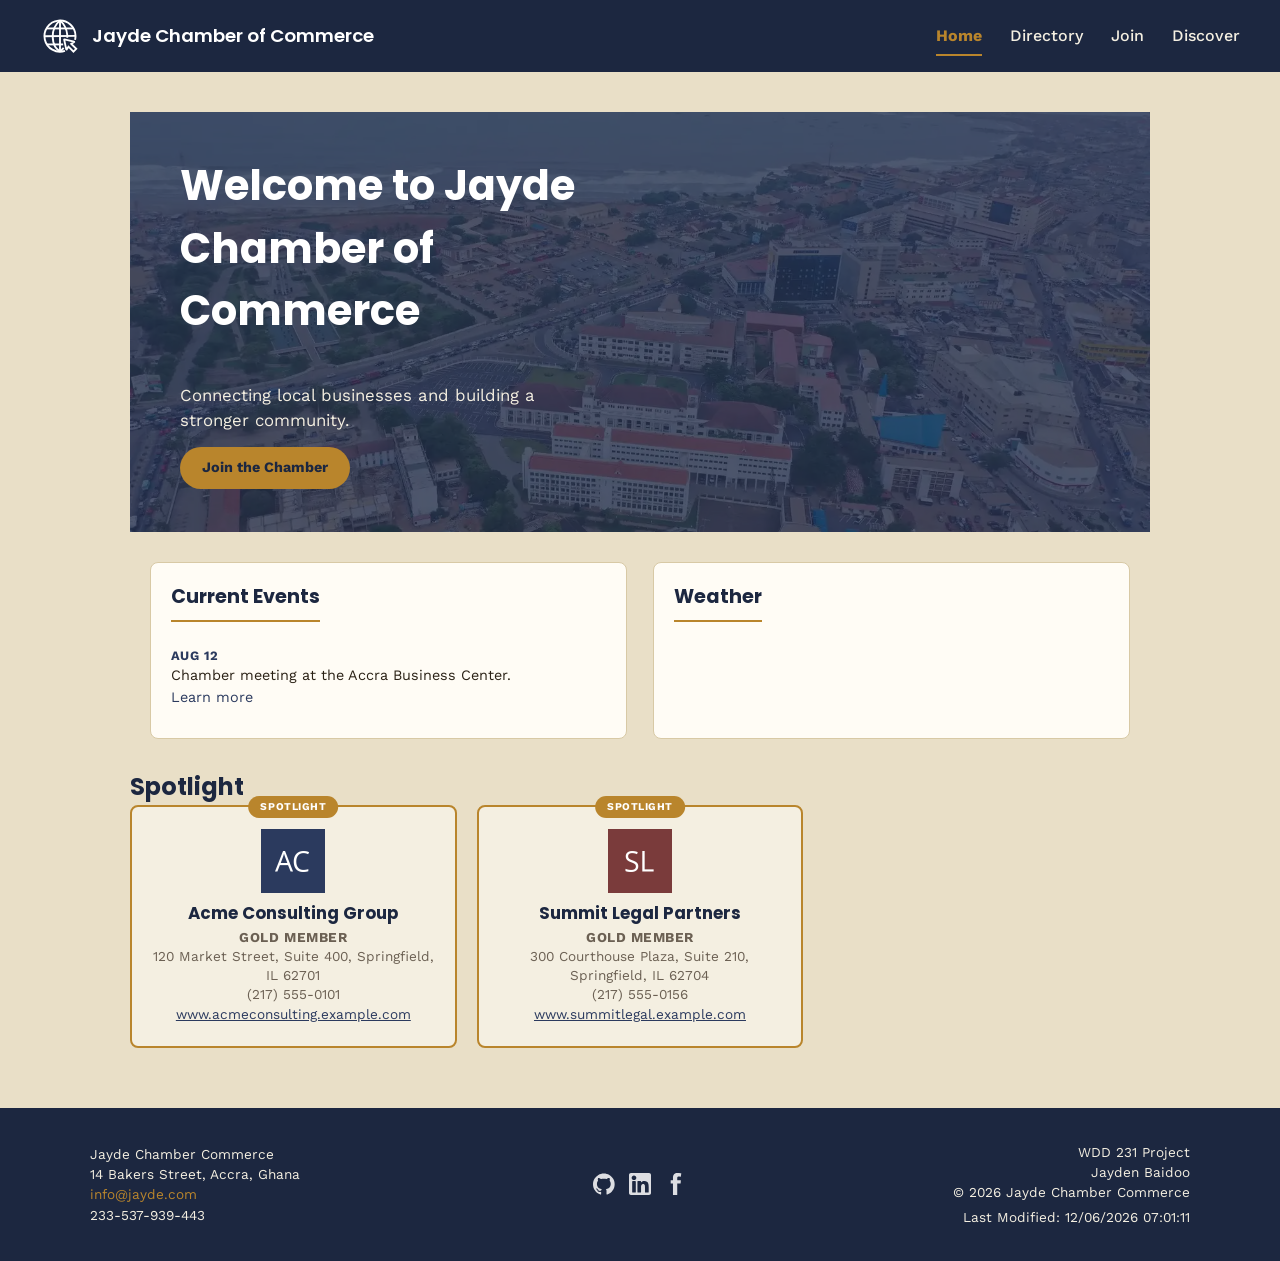
==== chamber/index.html @ b03b4577 "Week 3 Final_1" ====
<!DOCTYPE html>
<html lang="en">

<head>
    <meta charset="UTF-8">
    <meta name="viewport" content="width=device-width, initial-scale=1.0">
    <meta name="author" content="Jayden Baidoo">
    <meta name="description" content="View Jayde Chamber Commerce Site. WDD231 course project. Jayden Baidoo.">
    <title>Home | Jayde Chamber Commerce</title>

    <meta property="og:title" content="Directory | Jayde Chamber Commerce">
    <meta property="og:description" content="View Jayde Chamber Commerce Site. WDD231 course project. Jayden Baidoo.">
    <meta property="og:image" content="https://jayde2557.github.io/wdd231/chamber/images/site-logo.svg">
    <meta property="og:url" content="https://jayde2557.github.io/wdd231/chamber/directory">

    <link rel="icon" href="images/favicon.ico">
    <link rel="stylesheet" href="styles/normalize.css">
    <link rel="stylesheet" href="styles/small.css">
    <link rel="stylesheet" href="styles/large.css">

    <script type="module" src="scripts/spotlight.js" defer></script>
    <script src="scripts/weather.js" defer></script>
    <script src="scripts/date.js" defer></script>
    <script src="scripts/views.js" defer></script>

    <link rel="preconnect" href="https://fonts.googleapis.com">
    <link rel="preconnect" href="https://fonts.gstatic.com" crossorigin>
    <link
        href="https://fonts.googleapis.com/css2?family=Poppins:wght@600;700&family=Work+Sans:wght@400;500;600&display=swap"
        rel="stylesheet">

</head>

<body>
    <header>
        <img src="images/site-logo.svg" alt="Logo" width="40" height="40">
        <span class="site-name">Jayde Chamber of Commerce</span>
        <button id="menuButton" class="hamburger" aria-label="Toggle navigation menu"></button>
        <nav id="nav">
            <ul>
                <li><a href="#" class="current">Home</a></li>
                <li><a href="directory.html">Directory</a></li>
                <li><a href="#">Join</a></li>
                <li><a href="#">Discover</a></li>
            </ul>
        </nav>

    </header>


    <main>
        <section class="hero">
            <img src="images/hero.webp" alt="Dansoman City View">
            <div class="hero-content">
                <h1>Welcome to Jayde Chamber of Commerce</h1>
                <p>Connecting local businesses and building a stronger community.</p>
                <a href="join.html" class="cta-button">Join the Chamber</a>
            </div>
        </section>

        <div class="home-grid">
            <section class="current-events">
                <h2>Current Events</h2>
                <ul>
                    <li>
                        <span class="event-date">Aug 12</span>
                        Chamber meeting at the Accra Business Center. 
                        <br><a href="#">Learn more</a>
                    </li>
                </ul>
            </section>

            <section class="weather">
                <h2>Weather</h2>
                <div id="weather-container"></div>
            </section>
        </div>


        <section class="spotlight">
            <h2>Spotlight</h2>
            <div class="spotlight-container" id="spotlight-container"></div>

        </section>


    </main>

    <footer>
        <div class="footer-content">
            <div class="footer-left">
                <p>Jayde Chamber Commerce<br>
                    14 Bakers Street, Accra, Ghana<br>
                    <em>info@jayde.com</em><br>
                    233-537-939-443<br>
                </p>
            </div>


            <div class="social-links">
                <a href="#"><img src="images/github.svg" alt="GitHub"></a>
                <a href="#"><img src="images/linkedin.svg" alt="LinkedIn"></a>
                <a href="#"><img src="images/facebook.svg" alt="Facebook"></a>

            </div>

            <div class="footer-right">
                <p>WDD 231 Project<br>
                    Jayden Baidoo<br>
                    &copy; <span id="currentyear"></span> Jayde Chamber Commerce
                </p>
                <p><span id="lastmodified"></span></p>
            </div>
        </div>
    </footer>

</body>

</html>
---- chamber/styles/small.css ----
/* =================================================================
   Timbuktu Chamber of Commerce — small.css (mobile-first base)
   ================================================================= */

:root {
    /* ---- Color tokens, drawn from Timbuktu's history as a trade
       hub for indigo cloth, gold, salt, and manuscripts ---- */
    --indigo: #2b3a5e;
    /* deep indigo — Tuareg cloth, primary brand */
    --indigo-dark: #1c2740;
    /* darker indigo — header, footer */
    --ink: #2a2115;
    /* manuscript-ink brown-black — body text */
    --ink-soft: #6b6053;
    /* muted secondary text */
    --sand: #e9dfc7;
    /* parchment/sand — page background */
    --sand-light: #f4efe1;
    /* lighter sand — section backgrounds */
    --paper: #fffcf5;
    /* warm off-white — card surfaces */
    --line: #d8c9a5;
    /* sand-toned hairline borders */
    --gold: #b9852c;
    /* gold trade accent */
    --gold-bg: #f5e8cb;
    /* gold badge background */

    /* Membership tier colors */
    --tier-gold: #b9852c;
    --tier-gold-bg: #f7ecd2;
    --tier-silver: #5b6b7c;
    --tier-silver-bg: #e6eaee;
    --tier-member: #3f6f63;
    --tier-member-bg: #e3efe9;

    /* Type */
    --font-display: 'Poppins', -apple-system, "Segoe UI", Helvetica, Arial, sans-serif;
    --font-body: 'Work Sans', -apple-system, "Segoe UI", Helvetica, Arial, sans-serif;

    --radius: 8px;
}

/* ---- Reset ---- */
* {
    box-sizing: border-box;
}

body {
    margin: 0;
    background: var(--sand);
    color: var(--ink);
    font-family: var(--font-body);
    line-height: 1.5;
}

h1,
h2,
h3 {
    font-family: var(--font-display);
    color: var(--indigo-dark);
    margin: 0;
}

a {
    color: var(--indigo);
}

img {
    max-width: 100%;
    display: block;
}

/* ---- Header ---- */
header {
    display: flex;
    align-items: center;
    justify-content: space-between;
    flex-wrap: wrap;
    gap: 12px;
    background: var(--indigo-dark);
    color: var(--sand-light);
    padding: 14px 20px;
}

header img {
    width: 40px;
    height: 40px;
    filter: brightness(0) invert(1);
}

.site-name {
    font-family: var(--font-display);
    font-weight: 600;
    font-size: 1.15rem;
    color: #fff;
    flex: 1;
}

.hamburger {
    width: 32px;
    height: 26px;
    background: transparent;
    border: none;
    position: relative;
    cursor: pointer;
}

.hamburger::before,
.hamburger::after,
.hamburger {
    border-top: 2px solid var(--sand-light);
}

.hamburger::before,
.hamburger::after {
    content: "";
    position: absolute;
    left: 0;
    right: 0;
}

.hamburger::before {
    top: 8px;
}

.hamburger::after {
    top: 16px;
}

nav {
    display: none;
    width: 100%;
    order: 3;
}

nav.open {
    display: block;
}

nav ul {
    list-style: none;
    margin: 10px 0 0;
    padding: 0;
    border-top: 1px solid rgba(255, 255, 255, 0.15);
}

nav ul li a {
    display: block;
    padding: 12px 4px;
    color: var(--sand-light);
    text-decoration: none;
    font-weight: 500;
    border-bottom: 1px solid rgba(255, 255, 255, 0.1);
}

nav ul li a.current {
    color: var(--gold);
    font-weight: 700;
}


main {
    max-width: 1100px;
    margin: 0 auto;
    padding: 24px 20px 40px;
}

main h1 {
    font-size: 1.9rem;
    margin-bottom: 18px;
}

.view-filters {
    display: flex;
    justify-content: center;
    gap: 10px;
    margin-bottom: 24px;
}

.view-filters button {
    font-family: var(--font-body);
    font-weight: 600;
    font-size: 0.85rem;
    padding: 8px 22px;
    border: 1px solid var(--indigo);
    background: var(--paper);
    color: var(--indigo);
    border-radius: 999px;
    cursor: pointer;
    transition: background 0.15s ease, color 0.15s ease;
}

.view-filters button:hover {
    background: var(--sand-light);
}

.view-filters button.active {
    background: var(--indigo);
    color: #fff;
}

/* ---- Member directory cards (mobile)----*/
.member-container {
    display: grid;
    grid-template-columns: 1fr;
    gap: 16px;
}

.member-card {
    background: var(--paper);
    border-radius: var(--radius);
    box-shadow: 0 1px 4px rgba(28, 39, 64, 0.08);
    padding: 24px 20px;
    text-align: center;
    display: flex;
    flex-direction: column;
    gap: 6px;
}

.member-card img {
    width: 64px;
    height: 64px;
    object-fit: contain;
    margin: 0 auto 8px;
}

.member-card h2 {
    font-size: 1.15rem;
    margin-bottom: 4px;
}

.member-card p {
    font-size: 0.85rem;
    color: var(--ink-soft);
    margin: 0;
    line-height: 1.4;
}

.member-card a {
    font-size: 0.85rem;
    color: var(--indigo);
    text-decoration: underline;
    font-weight: 500;
}

/* ---- List view ---- */
.member-container.list-view {
    gap: 0;
}

.member-container.list-view .member-card {
    text-align: left;
    border-radius: 0;
    box-shadow: none;
    padding: 16px 20px;
}

.member-container.list-view .member-card img {
    display: none;
}

.member-container.list-view .member-card:nth-child(even) {
    background: var(--sand-light);
}

/* ---- Home page: Hero ---- */
.hero {
    position: relative;
}

.hero img {
    width: 100%;
    height: 260px;
    object-fit: cover;
    display: block;
}

.hero-content {
    position: absolute;
    inset: 0;
    display: flex;
    flex-direction: column;
    justify-content: center;
    align-items: flex-start;
    gap: 10px;
    padding: 20px;
    background-color: rgba(28, 39, 64, 0.75)
}

.hero-content h1 {
    color: #fff;
    font-size: 1.5rem;
    max-width: 320px;
}

.hero-content p {
    color: var(--sand-light);
    font-size: 0.9rem;
    max-width: 300px;
    margin: 0;
}

.cta-button {
    display: inline-block;
    background: var(--gold);
    color: var(--indigo-dark);
    font-weight: 700;
    font-size: 0.9rem;
    padding: 10px 22px;
    border-radius: 999px;
    text-decoration: none;
}

.cta-button:hover {
    background: #cf9b3d;
}

/* ---- Home page: content sections (events, weather) ---- */
.home-grid {
    display: grid;
    grid-template-columns: 1fr;
    gap: 20px;
    max-width: 1100px;
    margin: 30px auto;
    padding: 0 20px;
}

.home-grid section,
.spotlights {
    background: var(--paper);
    border: 1px solid var(--line);
    border-radius: var(--radius);
    padding: 20px;
}

.home-grid h2,
.spotlights h2 {
    font-size: 1.2rem;
    margin-bottom: 14px;
    padding-bottom: 8px;
    border-bottom: 2px solid var(--gold);
    display: inline-block;
}

.current-events ul {
    list-style: none;
    margin: 0;
    padding: 0;
}

.current-events li {
    padding: 10px 0;
    border-bottom: 1px solid var(--line);
    font-size: 0.9rem;
}

.current-events li:last-child {
    border-bottom: none;
}

.current-events .event-date {
    display: block;
    font-weight: 700;
    color: var(--indigo);
    font-size: 0.8rem;
    text-transform: uppercase;
    letter-spacing: 0.03em;
}

/* ---- Home page: Weather ---- */
.weather-current {
    display: flex;
    align-items: center;
    gap: 16px;
    margin-bottom: 16px;
}

.weather-temp {
    font-family: var(--font-display);
    font-size: 2.4rem;
    color: var(--indigo-dark);
    line-height: 1;
}

.weather-desc {
    color: var(--ink-soft);
    text-transform: capitalize;
    font-size: 0.9rem;
}

.weather-forecast {
    display: flex;
    gap: 8px;
}

.forecast-day {
    flex: 1;
    text-align: center;
    background: var(--sand-light);
    border-radius: 6px;
    padding: 10px 4px;
}

.forecast-day .day-label {
    display: block;
    font-weight: 700;
    font-size: 0.7rem;
    text-transform: uppercase;
    letter-spacing: 0.03em;
    color: var(--ink-soft);
    margin-bottom: 4px;
}

.forecast-day .day-temp {
    font-weight: 700;
    color: var(--indigo);
    font-size: 0.95rem;
}

/* ---- Home page: Member spotlights ---- */
.spotlights {
    max-width: 1100px;
    margin: 0 auto 30px;
}

.spotlight-container {
    display: grid;
    grid-template-columns: 1fr;
    gap: 16px;
}

.spotlight-card {
    position: relative;
    background: var(--sand-light);
    border: 2px solid var(--gold);
    border-radius: var(--radius);
    padding: 22px 20px;
    text-align: center;
}

.spotlight-card::before {
    content: "Spotlight";
    position: absolute;
    top: -11px;
    left: 50%;
    transform: translateX(-50%);
    background: var(--gold);
    color: #fff;
    font-size: 0.65rem;
    font-weight: 700;
    text-transform: uppercase;
    letter-spacing: 0.05em;
    padding: 3px 12px;
    border-radius: 999px;
}

.spotlight-card img {
    width: 64px;
    height: 64px;
    object-fit: contain;
    margin: 0 auto 8px;
}

.spotlight-card h2 {
    font-size: 1.05rem;
    margin-bottom: 2px;
}

.spotlight-card p {
    font-size: 0.85rem;
    color: var(--ink-soft);
    margin: 0;
    line-height: 1.4;
}

.spotlight-level {
    font-weight: 700;
    color: var(--gold);
    text-transform: uppercase;
    font-size: 0.75rem;
    letter-spacing: 0.04em;
}

.spotlight-card a {
    font-size: 0.85rem;
    color: var(--indigo);
    text-decoration: underline;
}

/* ---- Footer ---- */
footer {
    background: var(--indigo-dark);
    color: var(--sand-light);
    padding: 30px 20px;
}

.footer-content {
    max-width: 1100px;
    margin: 0 auto;
    display: flex;
    flex-direction: column;
    gap: 20px;
    text-align: center;
}

footer p {
    margin: 4px 0;
    font-size: 0.85rem;
}

footer em {
    color: var(--gold);
    font-style: normal;
}

.social-links {
    display: flex;
    justify-content: center;
    gap: 14px;
}

.social-links img {
    width: 22px;
    height: 22px;
    filter: brightness(0) invert(1);
    opacity: 0.85;
}

.social-links a:hover img {
    opacity: 1;
}
---- chamber/styles/large.css ----
/* =================================================================
   Timbuktu Chamber of Commerce — large.css (desktop enhancements)
   Loaded after small.css; only applies at wider viewports.
   ================================================================= */

@media (min-width: 768px) {

    header {
        padding: 16px 40px;
    }

    .hamburger {
        display: none;
    }

    nav {
        display: block;
        width: auto;
        order: 2;
    }

    nav ul {
        display: flex;
        gap: 28px;
        border-top: none;
        margin: 0;
    }

    nav ul li a {
        padding: 4px 0;
        border-bottom: none;
        position: relative;
    }

    nav ul li a.current::after {
        content: "";
        position: absolute;
        left: 0;
        right: 0;
        bottom: -4px;
        height: 2px;
        background: var(--gold);
    }

    main {
        padding: 40px 40px 60px;
    }

    main h1 {
        font-size: 2.4rem;
        margin-bottom: 26px;
    }

    /* Directory grid: multiple columns on larger screens */
    .member-container {
        grid-template-columns: repeat(3, 1fr);
        gap: 26px;
    }

    /* List view: rows with name / address / phone / website in columns */
    .member-container.list-view {
        grid-template-columns: 1fr;
    }

    .member-container.list-view .member-card {
        display: grid;
        grid-template-columns: 1fr 1.5fr 1fr 1.5fr;
        align-items: center;
        gap: 16px;
        text-align: left;
    }

    /* ---- Home page: Hero ---- */
    .hero img {
        height: 420px;
    }

    .hero-content {
        padding: 50px;
        gap: 14px;
    }

    .hero-content h1 {
        font-size: 2.6rem;
        max-width: 480px;
    }

    .hero-content p {
        font-size: 1.05rem;
        max-width: 420px;
    }

    /* ---- Home page: events + weather---- */
    .home-grid {
        grid-template-columns: 1fr 1fr;
        gap: 26px;
    }

    /* ---- Home page: spotlight cards in a row ---- */
    .spotlight-container {
        grid-template-columns: repeat(3, 1fr);
        gap: 20px;
    }

    /* Footer: three columns side by side */
    .footer-content {
        flex-direction: row;
        justify-content: space-between;
        align-items: center;
        text-align: left;
    }

    .footer-left,
    .footer-right {
        flex: 1;
    }

    .footer-right {
        text-align: right;
    }
}

@media (min-width: 1100px) {
    .member-container {
        grid-template-columns: repeat(3, 1fr);
    }
}
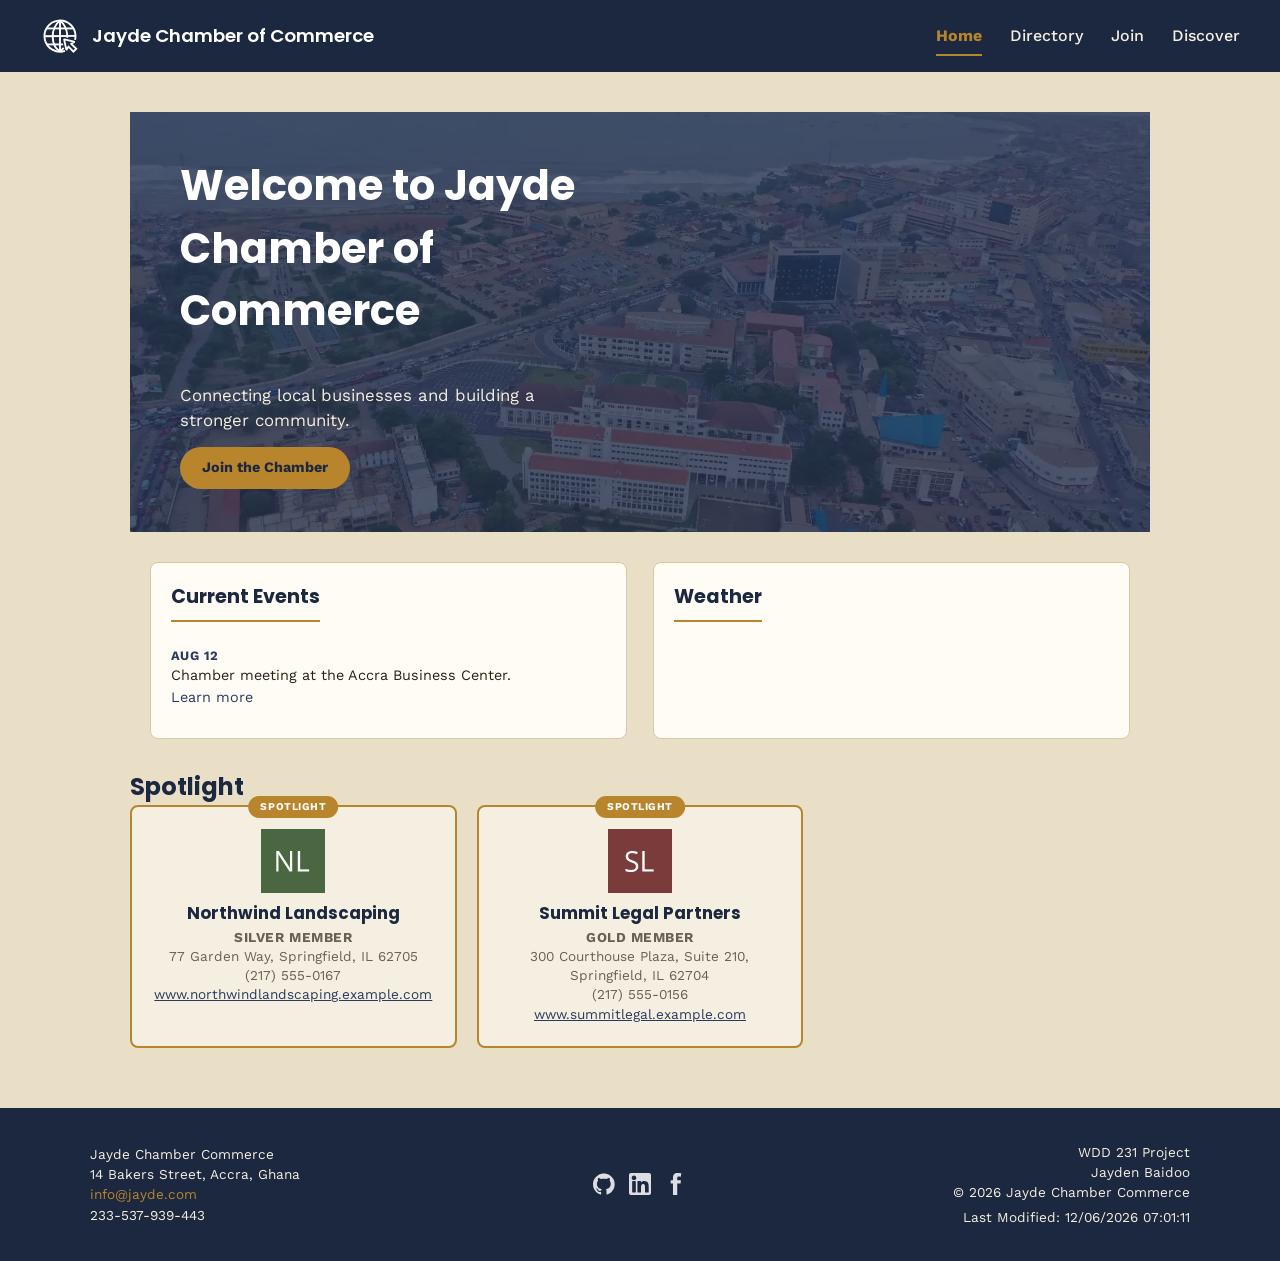
==== commit 3cde3189: "Week 3 Final_2" ====
--- a/chamber/index.html
+++ b/chamber/index.html
@@ -16,7 +16,7 @@
     <link rel="icon" href="images/favicon.ico">
     <link rel="stylesheet" href="styles/normalize.css">
     <link rel="stylesheet" href="styles/small.css">
-    <link rel="stylesheet" href="styles/large.css">
+    <link rel="stylesheet" href="styles/large.css" media="(min-width: 768px)">
 
     <script type="module" src="scripts/spotlight.js" defer></script>
     <script src="scripts/weather.js" defer></script>
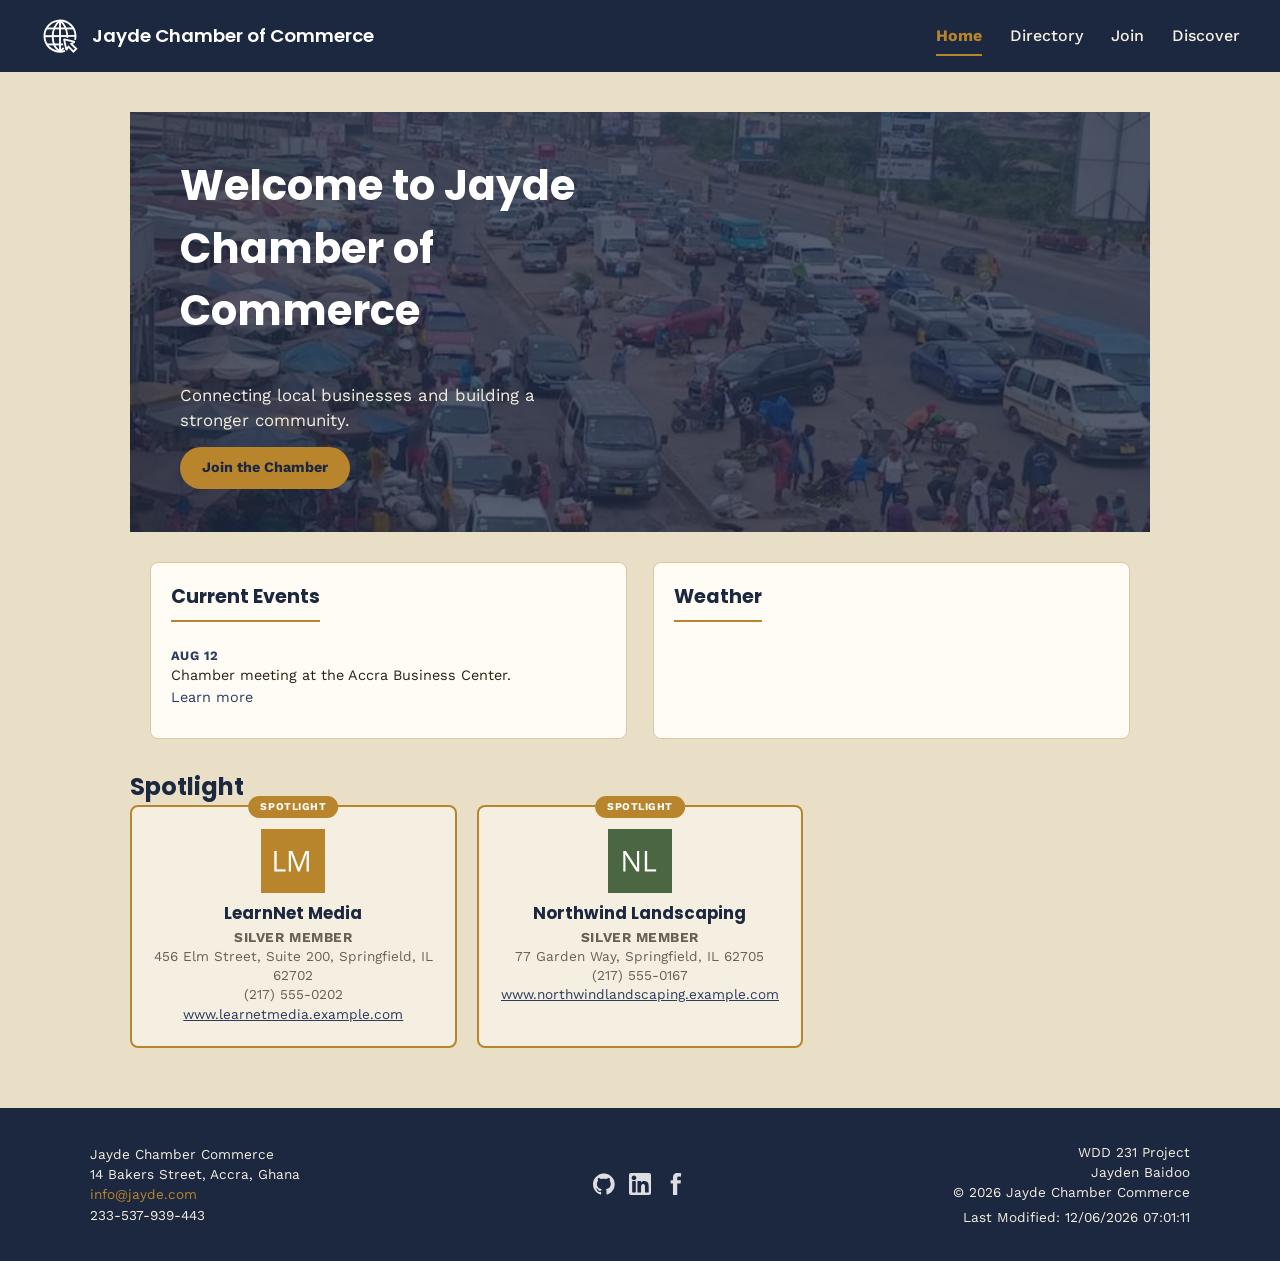
==== commit f5cab856: "Week 3 Resubmit" ====
--- a/chamber/index.html
+++ b/chamber/index.html
@@ -25,11 +25,10 @@
 
     <link rel="preconnect" href="https://fonts.googleapis.com">
     <link rel="preconnect" href="https://fonts.gstatic.com" crossorigin>
+
     <link
         href="https://fonts.googleapis.com/css2?family=Poppins:wght@600;700&family=Work+Sans:wght@400;500;600&display=swap"
         rel="stylesheet">
-
-</head>
 
 <body>
     <header>
@@ -50,7 +49,9 @@
 
     <main>
         <section class="hero">
-            <img src="images/hero.webp" alt="Dansoman City View">
+            <img src="images/hero-800.jpg"
+                srcset="images/hero-480.jpg 480w, images/hero-800.jpg 800w, images/hero-1000.jpg 1200w"
+                sizes="(max-width: 768px) 100vw, 1200px" alt="Dansoman City View" width="1200" height="800">
             <div class="hero-content">
                 <h1>Welcome to Jayde Chamber of Commerce</h1>
                 <p>Connecting local businesses and building a stronger community.</p>
@@ -64,7 +65,7 @@
                 <ul>
                     <li>
                         <span class="event-date">Aug 12</span>
-                        Chamber meeting at the Accra Business Center. 
+                        Chamber meeting at the Accra Business Center.
                         <br><a href="#">Learn more</a>
                     </li>
                 </ul>
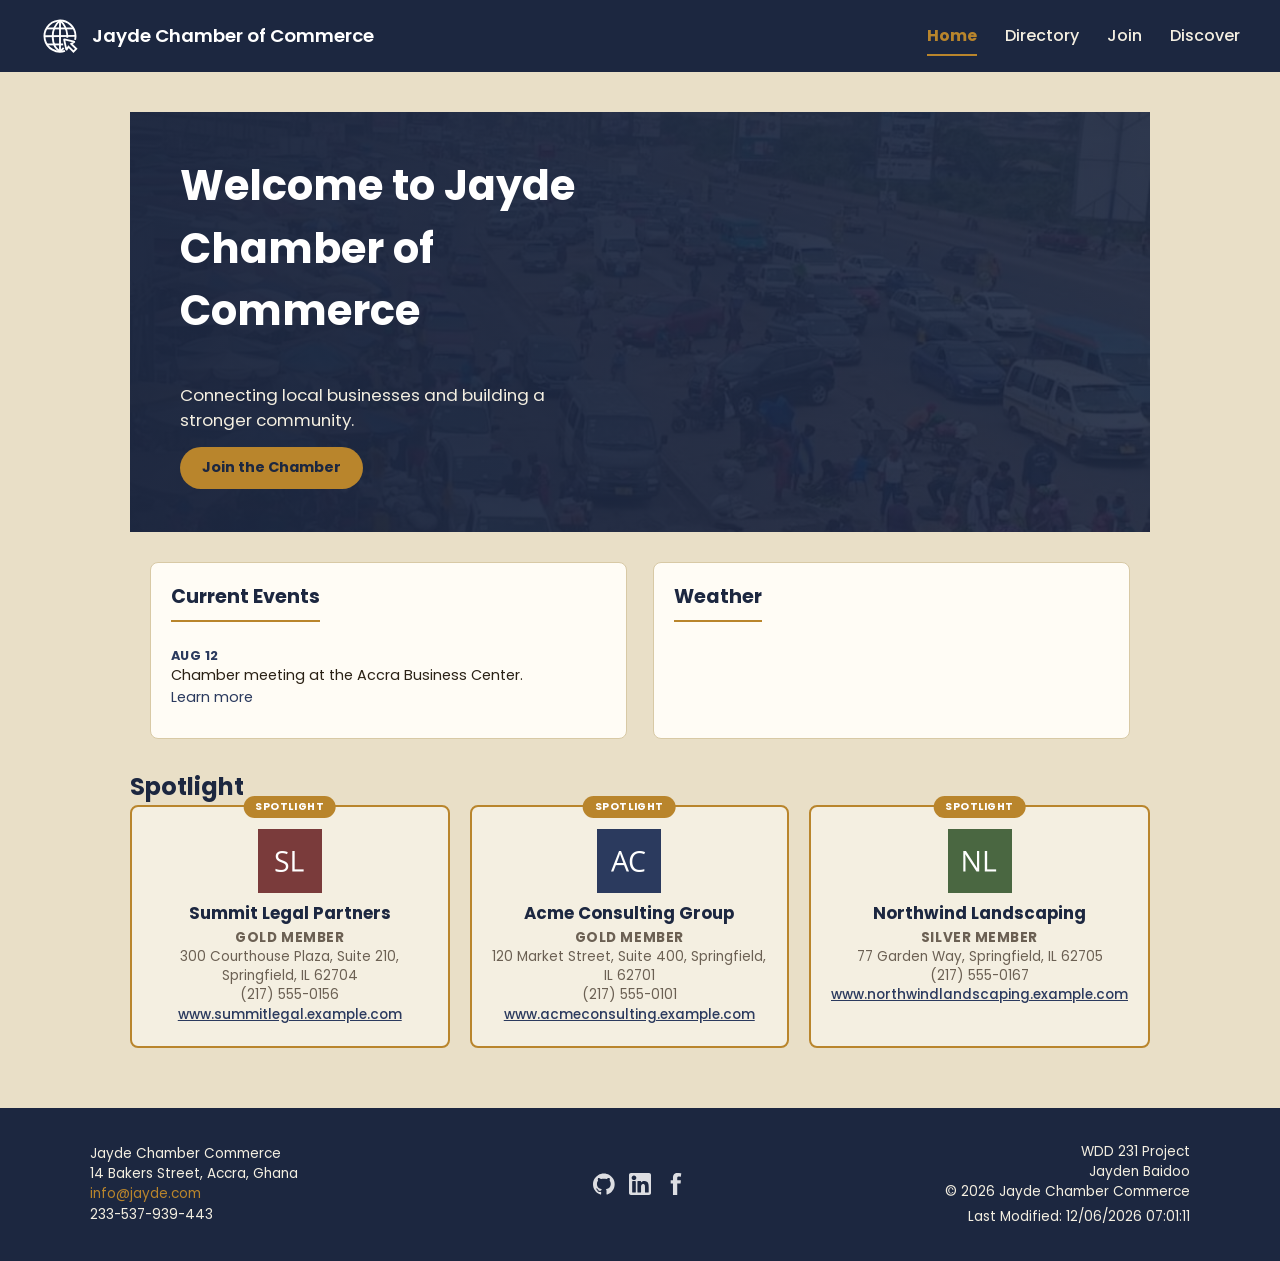
==== commit bdbe65cd: "Wk4join" ====
--- a/chamber/index.html
+++ b/chamber/index.html
@@ -39,7 +39,7 @@
             <ul>
                 <li><a href="#" class="current">Home</a></li>
                 <li><a href="directory.html">Directory</a></li>
-                <li><a href="#">Join</a></li>
+                <li><a href="join.html">Join</a></li>
                 <li><a href="#">Discover</a></li>
             </ul>
         </nav>
--- a/chamber/styles/small.css
+++ b/chamber/styles/small.css
@@ -1,32 +1,25 @@
-/* =================================================================
-   Timbuktu Chamber of Commerce — small.css (mobile-first base)
-   ================================================================= */
-
 :root {
-    /* ---- Color tokens, drawn from Timbuktu's history as a trade
-       hub for indigo cloth, gold, salt, and manuscripts ---- */
     --indigo: #2b3a5e;
-    /* deep indigo — Tuareg cloth, primary brand */
     --indigo-dark: #1c2740;
-    /* darker indigo — header, footer */
     --ink: #2a2115;
-    /* manuscript-ink brown-black — body text */
     --ink-soft: #6b6053;
-    /* muted secondary text */
     --sand: #e9dfc7;
-    /* parchment/sand — page background */
     --sand-light: #f4efe1;
-    /* lighter sand — section backgrounds */
     --paper: #fffcf5;
-    /* warm off-white — card surfaces */
     --line: #d8c9a5;
-    /* sand-toned hairline borders */
     --gold: #b9852c;
-    /* gold trade accent */
     --gold-bg: #f5e8cb;
-    /* gold badge background */
-
-    /* Membership tier colors */
+    --gold-hover: #cf9b3d;
+    --white: #ffffff;
+
+    --overlay-strong: rgba(28, 39, 64, 0.88);
+    --overlay-soft: rgba(28, 39, 64, 0.6);
+    --overlay-solid: rgba(28, 39, 64, 0.75);
+    --card-shadow: rgba(28, 39, 64, 0.08);
+
+    --divider-strong: rgba(244, 239, 225, 0.15);
+    --divider-soft: rgba(244, 239, 225, 0.1);
+
     --tier-gold: #b9852c;
     --tier-gold-bg: #f7ecd2;
     --tier-silver: #5b6b7c;
@@ -34,14 +27,12 @@
     --tier-member: #3f6f63;
     --tier-member-bg: #e3efe9;
 
-    /* Type */
     --font-display: 'Poppins', -apple-system, "Segoe UI", Helvetica, Arial, sans-serif;
-    --font-body: 'Work Sans', -apple-system, "Segoe UI", Helvetica, Arial, sans-serif;
+    --font-body: 'Poppins', -apple-system, "Segoe UI", Helvetica, Arial, sans-serif;
 
     --radius: 8px;
 }
 
-/* ---- Reset ---- */
 * {
     box-sizing: border-box;
 }
@@ -71,7 +62,6 @@
     display: block;
 }
 
-/* ---- Header ---- */
 header {
     display: flex;
     align-items: center;
@@ -93,14 +83,13 @@
     font-family: var(--font-display);
     font-weight: 600;
     font-size: 1.15rem;
-    color: #fff;
+    color: var(--white);
     flex: 1;
 }
 
 .hamburger {
     width: 32px;
     height: 26px;
-    background: transparent;
     border: none;
     position: relative;
     cursor: pointer;
@@ -142,7 +131,7 @@
     list-style: none;
     margin: 10px 0 0;
     padding: 0;
-    border-top: 1px solid rgba(255, 255, 255, 0.15);
+    border-top: 1px solid var(--divider-strong);
 }
 
 nav ul li a {
@@ -151,7 +140,7 @@
     color: var(--sand-light);
     text-decoration: none;
     font-weight: 500;
-    border-bottom: 1px solid rgba(255, 255, 255, 0.1);
+    border-bottom: 1px solid var(--divider-soft);
 }
 
 nav ul li a.current {
@@ -159,6 +148,15 @@
     font-weight: 700;
 }
 
+header>svg,
+header .theme-toggle {
+    width: 26px;
+    height: 26px;
+    border-radius: 50%;
+    background: linear-gradient(90deg, var(--sand-light) 50%, var(--indigo-dark) 50%);
+    border: 2px solid var(--sand-light);
+    cursor: pointer;
+}
 
 main {
     max-width: 1100px;
@@ -197,10 +195,9 @@
 
 .view-filters button.active {
     background: var(--indigo);
-    color: #fff;
-}
-
-/* ---- Member directory cards (mobile)----*/
+    color: var(--white);
+}
+
 .member-container {
     display: grid;
     grid-template-columns: 1fr;
@@ -210,7 +207,7 @@
 .member-card {
     background: var(--paper);
     border-radius: var(--radius);
-    box-shadow: 0 1px 4px rgba(28, 39, 64, 0.08);
+    box-shadow: 0 1px 4px var(--card-shadow);
     padding: 24px 20px;
     text-align: center;
     display: flex;
@@ -218,7 +215,8 @@
     gap: 6px;
 }
 
-.member-card img {
+.member-card img,
+.spotlight-card img {
     width: 64px;
     height: 64px;
     object-fit: contain;
@@ -230,21 +228,22 @@
     margin-bottom: 4px;
 }
 
-.member-card p {
+.member-card p,
+.spotlight-card p {
     font-size: 0.85rem;
     color: var(--ink-soft);
     margin: 0;
     line-height: 1.4;
 }
 
-.member-card a {
+.member-card a,
+.spotlight-card a {
     font-size: 0.85rem;
     color: var(--indigo);
     text-decoration: underline;
     font-weight: 500;
 }
 
-/* ---- List view ---- */
 .member-container.list-view {
     gap: 0;
 }
@@ -264,7 +263,6 @@
     background: var(--sand-light);
 }
 
-/* ---- Home page: Hero ---- */
 .hero {
     position: relative;
 }
@@ -285,11 +283,12 @@
     align-items: flex-start;
     gap: 10px;
     padding: 20px;
-    background-color: rgba(28, 39, 64, 0.75)
+    background: linear-gradient(to right, var(--overlay-strong), var(--overlay-soft));
+    background-color: var(--overlay-solid);
 }
 
 .hero-content h1 {
-    color: #fff;
+    color: var(--white);
     font-size: 1.5rem;
     max-width: 320px;
 }
@@ -313,10 +312,9 @@
 }
 
 .cta-button:hover {
-    background: #cf9b3d;
-}
-
-/* ---- Home page: content sections (events, weather) ---- */
+    background: var(--gold-hover);
+}
+
 .home-grid {
     display: grid;
     grid-template-columns: 1fr;
@@ -368,7 +366,6 @@
     letter-spacing: 0.03em;
 }
 
-/* ---- Home page: Weather ---- */
 .weather-current {
     display: flex;
     align-items: center;
@@ -418,7 +415,6 @@
     font-size: 0.95rem;
 }
 
-/* ---- Home page: Member spotlights ---- */
 .spotlights {
     max-width: 1100px;
     margin: 0 auto 30px;
@@ -446,7 +442,7 @@
     left: 50%;
     transform: translateX(-50%);
     background: var(--gold);
-    color: #fff;
+    color: var(--white);
     font-size: 0.65rem;
     font-weight: 700;
     text-transform: uppercase;
@@ -455,23 +451,9 @@
     border-radius: 999px;
 }
 
-.spotlight-card img {
-    width: 64px;
-    height: 64px;
-    object-fit: contain;
-    margin: 0 auto 8px;
-}
-
 .spotlight-card h2 {
     font-size: 1.05rem;
     margin-bottom: 2px;
-}
-
-.spotlight-card p {
-    font-size: 0.85rem;
-    color: var(--ink-soft);
-    margin: 0;
-    line-height: 1.4;
 }
 
 .spotlight-level {
@@ -482,13 +464,240 @@
     letter-spacing: 0.04em;
 }
 
-.spotlight-card a {
+.join-layout {
+    display: flex;
+    flex-direction: column;
+    gap: 30px;
+    max-width: 1100px;
+    margin: 20px auto;
+    padding: 0 20px 40px;
+}
+
+.join-form-section form {
+    display: flex;
+    flex-direction: column;
+    gap: 16px;
+    background: var(--paper);
+    border: 1px solid var(--line);
+    border-radius: var(--radius);
+    padding: 24px 20px;
+}
+
+.join-form-section label {
+    display: flex;
+    flex-direction: column;
+    gap: 6px;
+    font-size: 0.9rem;
+    font-weight: 600;
+    color: var(--ink);
+}
+
+.join-form-section input,
+.join-form-section select,
+.join-form-section textarea {
+    font-family: var(--font-body);
+    font-size: 0.95rem;
+    padding: 10px 12px;
+    border: 1px solid var(--line);
+    border-radius: 6px;
+    background: var(--sand-light);
+    color: var(--ink);
+}
+
+.join-form-section input:focus,
+.join-form-section select:focus,
+.join-form-section textarea:focus {
+    outline: 2px solid var(--indigo);
+    outline-offset: 1px;
+}
+
+.join-form-section input:invalid:not(:placeholder-shown) {
+    border-color: #b3452f;
+}
+
+.join-form-section textarea {
+    resize: vertical;
+    min-height: 100px;
+}
+
+.join-form-section input[type="submit"] {
+    align-self: flex-start;
+    background: var(--gold);
+    color: var(--indigo-dark);
+    font-weight: 700;
+    border: none;
+    padding: 12px 28px;
+    border-radius: 999px;
+    cursor: pointer;
+    margin-top: 8px;
+}
+
+.join-form-section input[type="submit"]:hover {
+    background: var(--gold-hover);
+}
+
+.membership-cards {
+    display: grid;
+    grid-template-columns: 1fr;
+    gap: 16px;
+}
+
+.membership-card {
+    background: var(--paper);
+    border: 2px solid var(--line);
+    border-radius: var(--radius);
+    padding: 20px;
+    text-align: center;
+    opacity: 0;
+    transform: translateY(16px);
+    animation: card-enter 0.5s ease forwards;
+}
+
+.membership-card:nth-child(1) {
+    animation-delay: 0.1s;
+    border-color: var(--tier-member);
+}
+
+.membership-card:nth-child(2) {
+    animation-delay: 0.25s;
+    border-color: #a9713a;
+}
+
+.membership-card:nth-child(3) {
+    animation-delay: 0.4s;
+    border-color: var(--tier-silver);
+}
+
+.membership-card:nth-child(4) {
+    animation-delay: 0.55s;
+    border-color: var(--tier-gold);
+}
+
+@keyframes card-enter {
+    from {
+        opacity: 0;
+        transform: translateY(16px);
+    }
+
+    to {
+        opacity: 1;
+        transform: translateY(0);
+    }
+}
+
+.membership-card h2 {
+    font-size: 1.1rem;
+    margin-bottom: 6px;
+}
+
+.membership-card p {
     font-size: 0.85rem;
+    color: var(--ink-soft);
+    margin: 0 0 10px;
+}
+
+.membership-card a {
+    font-size: 0.85rem;
+    font-weight: 600;
     color: var(--indigo);
+    text-decoration: none;
+}
+
+.membership-card a:hover {
     text-decoration: underline;
 }
 
-/* ---- Footer ---- */
+.membership-modal {
+    max-width: 420px;
+    width: 90%;
+    border: none;
+    border-radius: var(--radius);
+    padding: 24px;
+    background: var(--paper);
+    color: var(--ink);
+}
+
+.membership-modal::backdrop {
+    background: rgba(28, 39, 64, 0.55);
+}
+
+.membership-modal h2 {
+    font-size: 1.2rem;
+    margin-bottom: 12px;
+}
+
+.membership-modal ul {
+    margin: 0 0 18px;
+    padding-left: 20px;
+}
+
+.membership-modal li {
+    font-size: 0.9rem;
+    color: var(--ink-soft);
+    margin-bottom: 8px;
+    line-height: 1.4;
+}
+
+.membership-modal .modal-close {
+    background: var(--indigo);
+    color: #fff;
+    border: none;
+    padding: 8px 20px;
+    border-radius: 999px;
+    font-weight: 600;
+    cursor: pointer;
+}
+
+.membership-modal .modal-close:hover {
+    background: var(--indigo-dark);
+}
+
+.thankyou-section {
+    max-width: 700px;
+    margin: 30px auto;
+    padding: 0 20px 40px;
+    text-align: center;
+}
+
+.thankyou-intro {
+    color: var(--ink-soft);
+    margin-bottom: 24px;
+}
+
+.thankyou-details {
+    text-align: left;
+    background: var(--paper);
+    border: 1px solid var(--line);
+    border-radius: var(--radius);
+    padding: 20px;
+    margin-bottom: 24px;
+}
+
+.thankyou-details div {
+    display: flex;
+    justify-content: space-between;
+    gap: 12px;
+    padding: 10px 0;
+    border-bottom: 1px solid var(--line);
+    flex-wrap: wrap;
+}
+
+.thankyou-details div:last-child {
+    border-bottom: none;
+}
+
+.thankyou-details dt {
+    font-weight: 700;
+    color: var(--indigo-dark);
+    font-size: 0.85rem;
+}
+
+.thankyou-details dd {
+    margin: 0;
+    color: var(--ink-soft);
+    font-size: 0.9rem;
+}
+
 footer {
     background: var(--indigo-dark);
     color: var(--sand-light);
--- a/chamber/styles/large.css
+++ b/chamber/styles/large.css
@@ -1,8 +1,3 @@
-/* =================================================================
-   Timbuktu Chamber of Commerce — large.css (desktop enhancements)
-   Loaded after small.css; only applies at wider viewports.
-   ================================================================= */
-
 @media (min-width: 768px) {
 
     header {
@@ -51,13 +46,11 @@
         margin-bottom: 26px;
     }
 
-    /* Directory grid: multiple columns on larger screens */
     .member-container {
         grid-template-columns: repeat(3, 1fr);
         gap: 26px;
     }
 
-    /* List view: rows with name / address / phone / website in columns */
     .member-container.list-view {
         grid-template-columns: 1fr;
     }
@@ -70,7 +63,6 @@
         text-align: left;
     }
 
-    /* ---- Home page: Hero ---- */
     .hero img {
         height: 420px;
     }
@@ -90,19 +82,32 @@
         max-width: 420px;
     }
 
-    /* ---- Home page: events + weather---- */
     .home-grid {
         grid-template-columns: 1fr 1fr;
         gap: 26px;
     }
 
-    /* ---- Home page: spotlight cards in a row ---- */
     .spotlight-container {
         grid-template-columns: repeat(3, 1fr);
         gap: 20px;
     }
 
-    /* Footer: three columns side by side */
+    .join-layout {
+        flex-direction: row;
+        align-items: flex-start;
+    }
+
+    .join-form-section {
+        flex: 2;
+    }
+
+    .membership-cards {
+        flex: 1;
+        grid-template-columns: 1fr;
+        position: sticky;
+        top: 20px;
+    }
+
     .footer-content {
         flex-direction: row;
         justify-content: space-between;
@@ -110,8 +115,7 @@
         text-align: left;
     }
 
-    .footer-left,
-    .footer-right {
+    .footer-left, .footer-right {
         flex: 1;
     }
 
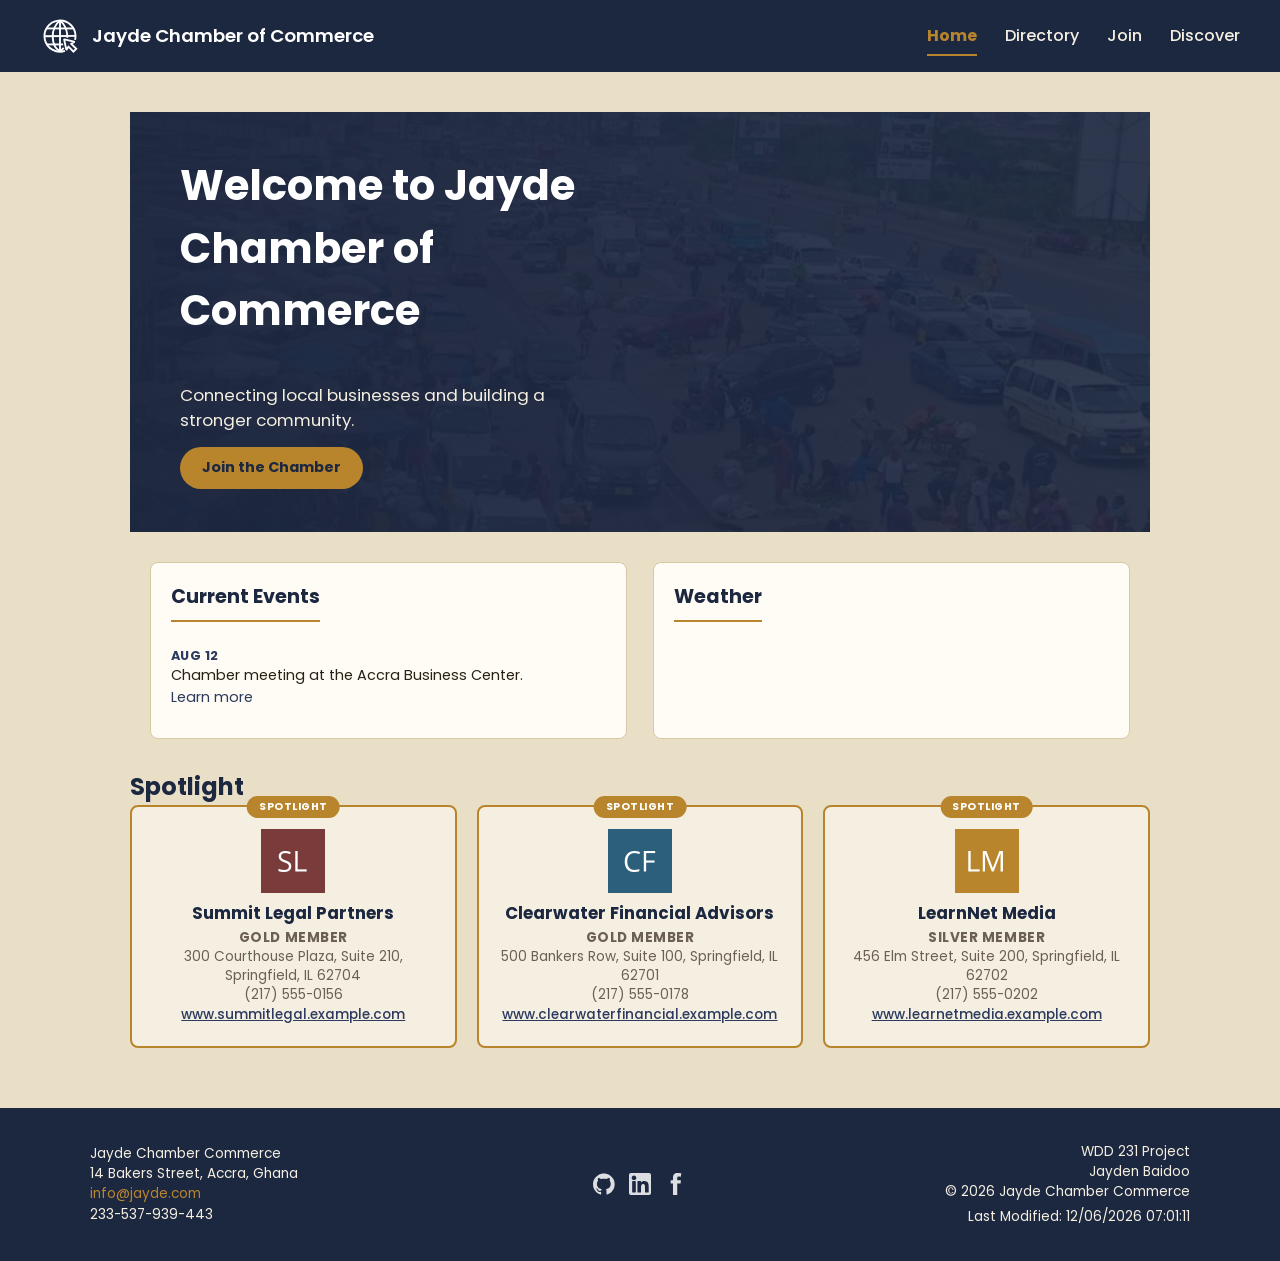
==== commit 3fadabd0: "WK4F" ====
--- a/chamber/index.html
+++ b/chamber/index.html
@@ -10,7 +10,7 @@
 
     <meta property="og:title" content="Directory | Jayde Chamber Commerce">
     <meta property="og:description" content="View Jayde Chamber Commerce Site. WDD231 course project. Jayden Baidoo.">
-    <meta property="og:image" content="https://jayde2557.github.io/wdd231/chamber/images/site-logo.svg">
+    <meta property="og:image" content="https://github.io">
     <meta property="og:url" content="https://jayde2557.github.io/wdd231/chamber/directory">
 
     <link rel="icon" href="images/favicon.ico">
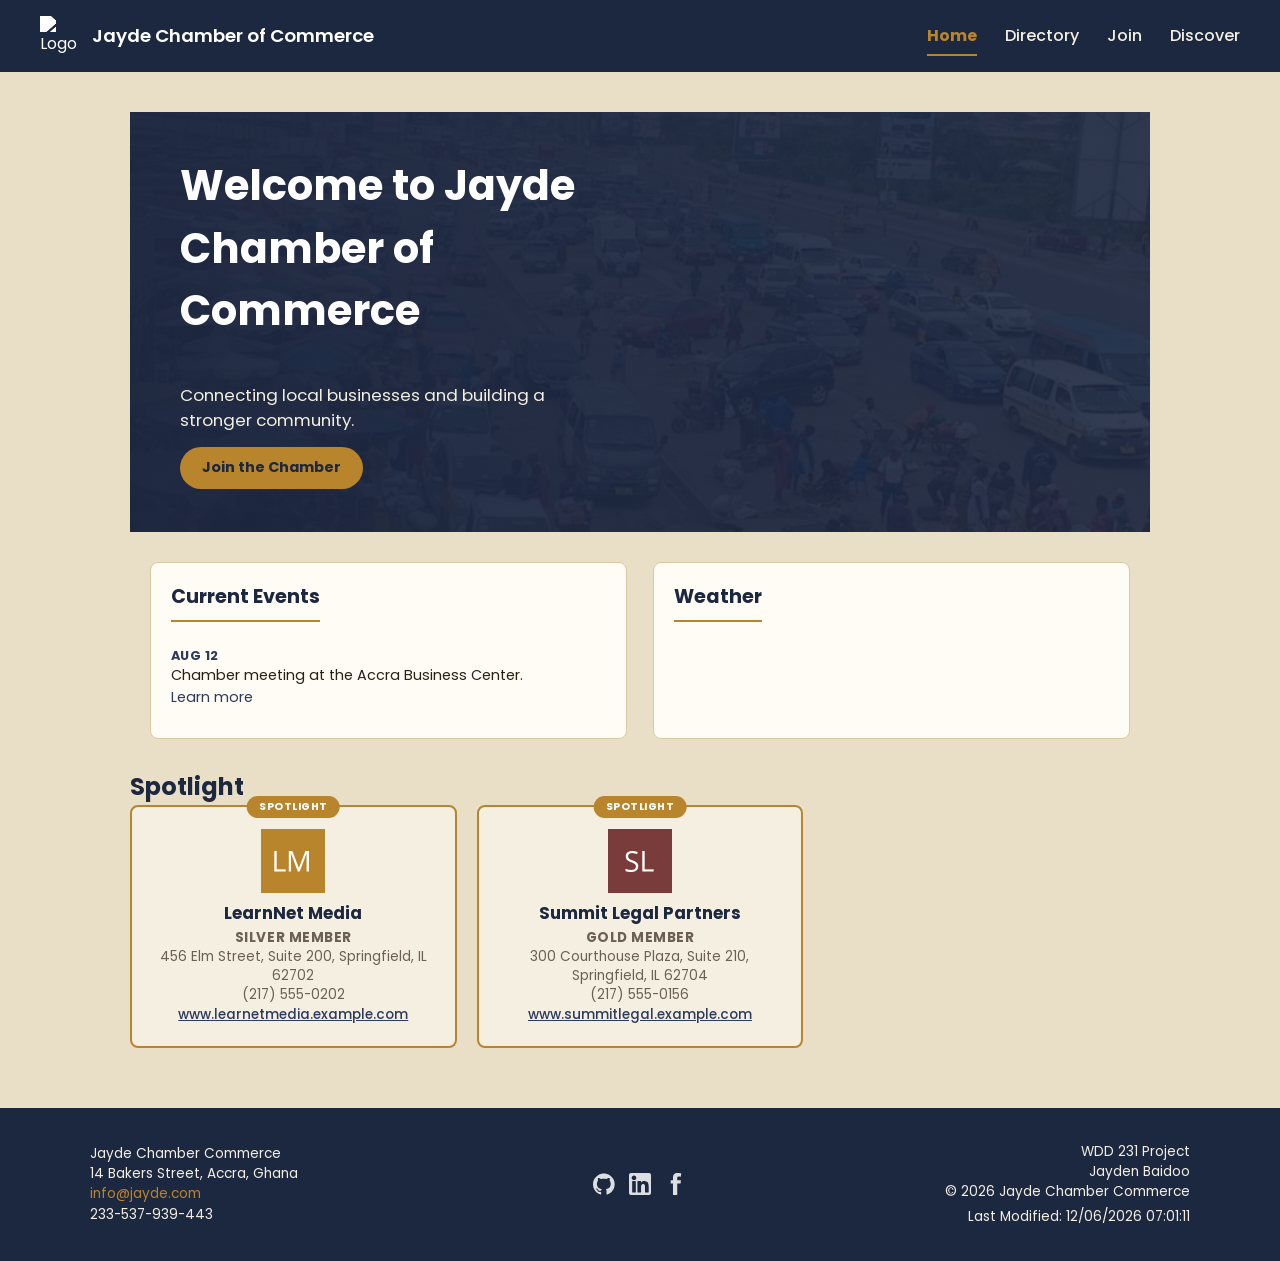
==== commit c996b1c9: "WK4F2" ====
--- a/chamber/index.html
+++ b/chamber/index.html
@@ -32,7 +32,7 @@
 
 <body>
     <header>
-        <img src="images/site-logo.svg" alt="Logo" width="40" height="40">
+        <img src="images/site-logo.png" alt="Logo" width="40" height="40">
         <span class="site-name">Jayde Chamber of Commerce</span>
         <button id="menuButton" class="hamburger" aria-label="Toggle navigation menu"></button>
         <nav id="nav">
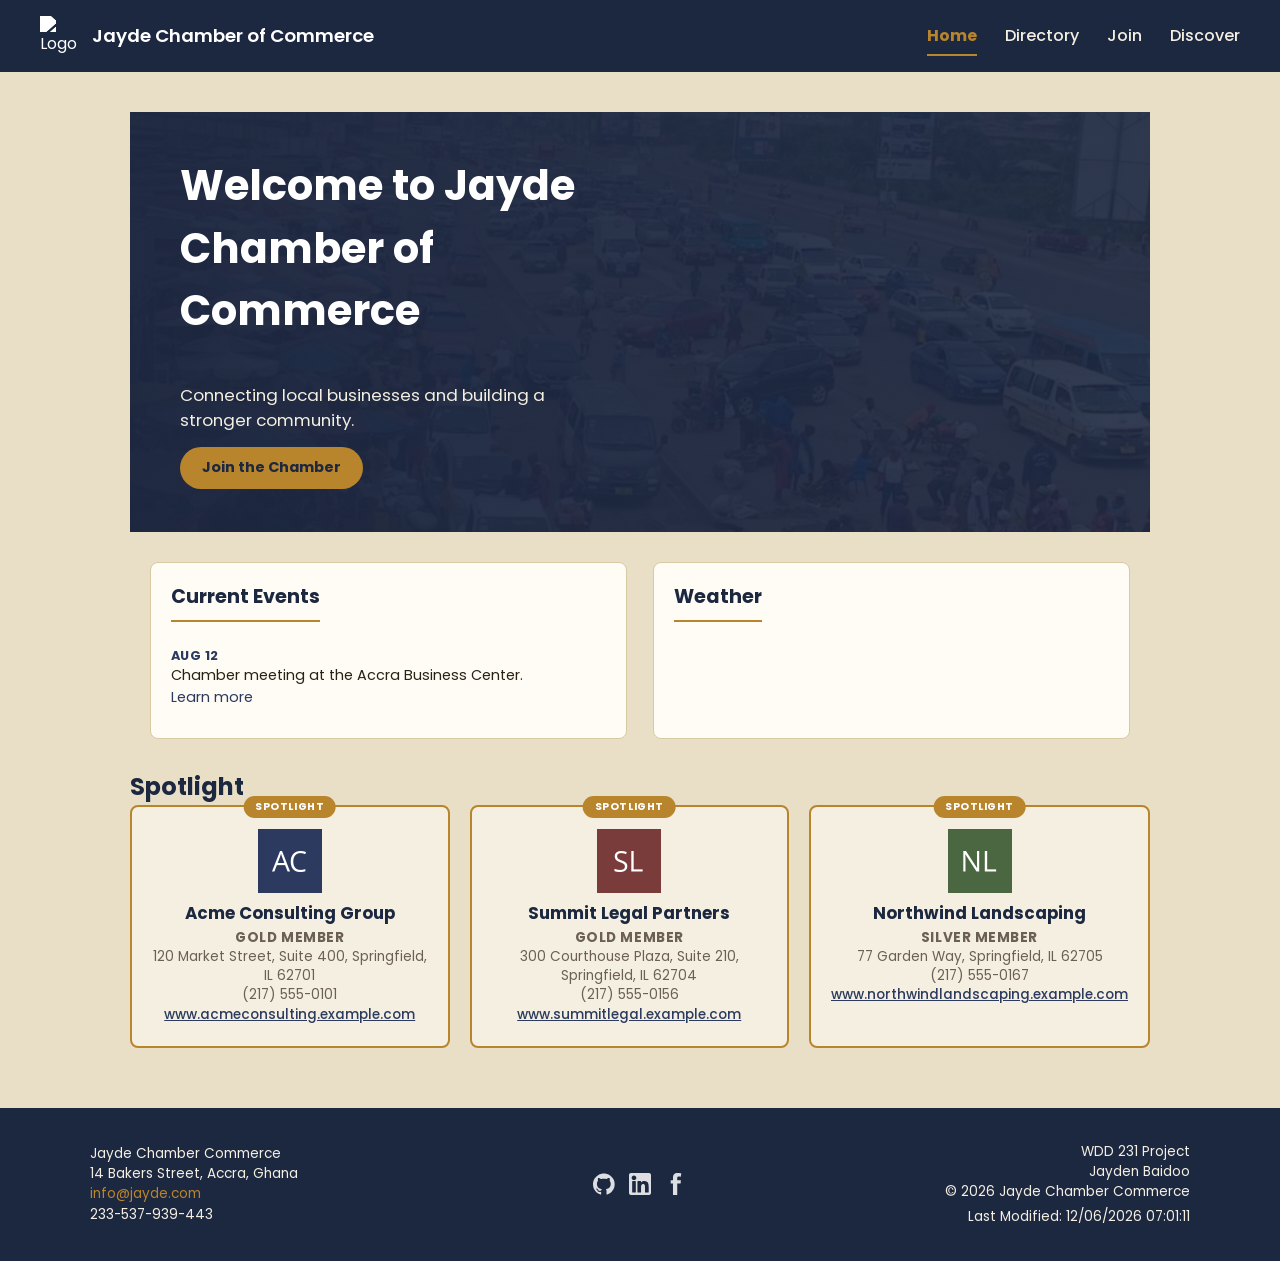
==== commit 6f1a5d5e: "." ====
--- a/chamber/index.html
+++ b/chamber/index.html
@@ -10,7 +10,7 @@
 
     <meta property="og:title" content="Directory | Jayde Chamber Commerce">
     <meta property="og:description" content="View Jayde Chamber Commerce Site. WDD231 course project. Jayden Baidoo.">
-    <meta property="og:image" content="https://github.io">
+    <meta property="og:image" content="https://jayde2557.github.io">
     <meta property="og:url" content="https://jayde2557.github.io/wdd231/chamber/directory">
 
     <link rel="icon" href="images/favicon.ico">
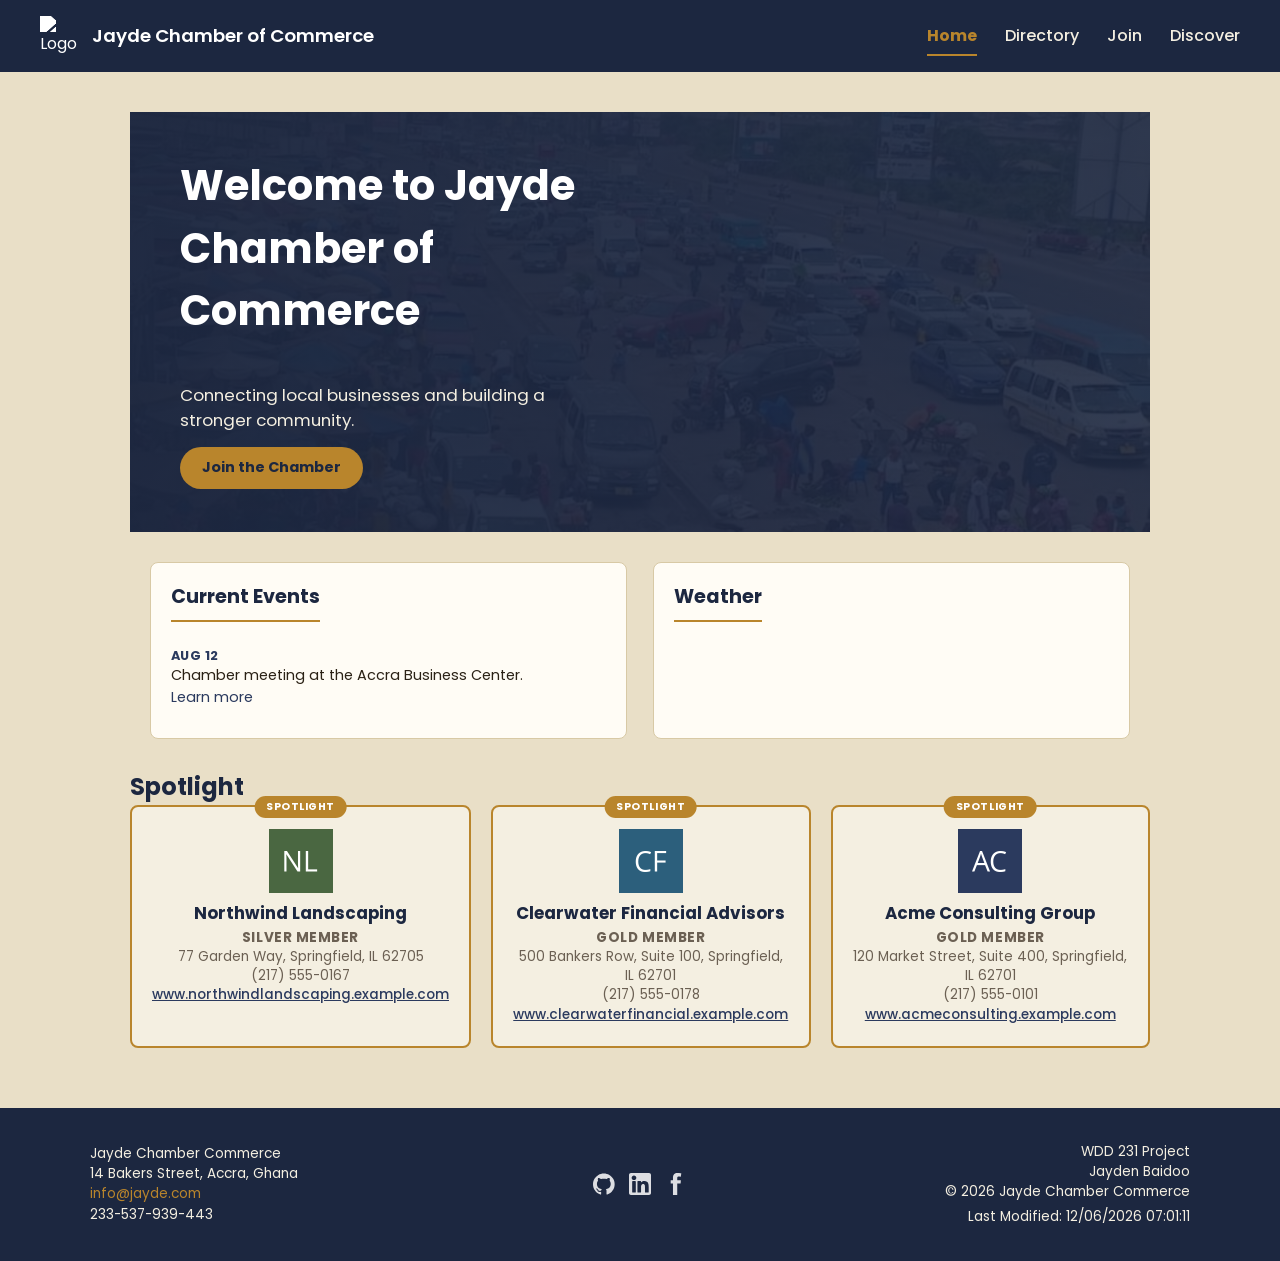
==== commit a7362bd1: "Week 5 Discover" ====
--- a/chamber/index.html
+++ b/chamber/index.html
@@ -40,7 +40,7 @@
                 <li><a href="#" class="current">Home</a></li>
                 <li><a href="directory.html">Directory</a></li>
                 <li><a href="join.html">Join</a></li>
-                <li><a href="#">Discover</a></li>
+                <li><a href="discover.html">Discover</a></li>
             </ul>
         </nav>
 
--- a/chamber/styles/small.css
+++ b/chamber/styles/small.css
@@ -698,6 +698,106 @@
     font-size: 0.9rem;
 }
 
+.discover-hero {
+    max-width: 1100px;
+    margin: 20px auto 0;
+    padding: 0 20px;
+}
+
+.discover-intro {
+    color: var(--ink-soft);
+    max-width: 640px;
+}
+
+.visit-message {
+    max-width: 1100px;
+    margin: 16px auto;
+    padding: 12px 20px;
+    background: var(--sand-light);
+    border-left: 4px solid var(--gold);
+    border-radius: 4px;
+    font-size: 0.9rem;
+    color: var(--ink);
+    font-weight: 500;
+}
+
+.discover-grid {
+    display: grid;
+    grid-template-columns: 1fr;
+    grid-template-areas:
+        "a"
+        "b"
+        "c"
+        "d"
+        "e"
+        "f"
+        "g"
+        "h";
+    gap: 20px;
+    max-width: 1100px;
+    margin: 20px auto 40px;
+    padding: 0 20px;
+}
+
+.discover-card {
+    display: flex;
+    flex-direction: column;
+    background: var(--paper);
+    border: 1px solid var(--line);
+    border-radius: var(--radius);
+    overflow: hidden;
+}
+
+.discover-card h2 {
+    font-size: 1.05rem;
+    padding: 14px 16px 0;
+}
+
+.discover-card figure {
+    margin: 12px 16px 0;
+    border-radius: 6px;
+    overflow: hidden;
+}
+
+.discover-card img {
+    width: 100%;
+    height: 200px;
+    object-fit: cover;
+    display: block;
+}
+
+.discover-card address {
+    font-style: normal;
+    font-size: 0.8rem;
+    color: var(--ink-soft);
+    padding: 10px 16px 0;
+}
+
+.discover-card p {
+    font-size: 0.85rem;
+    color: var(--ink-soft);
+    padding: 8px 16px 0;
+    line-height: 1.4;
+    flex: 1;
+}
+
+.discover-card button {
+    margin: 12px 16px 16px;
+    align-self: flex-start;
+    background: var(--indigo);
+    color: #fff;
+    border: none;
+    padding: 8px 18px;
+    border-radius: 999px;
+    font-weight: 600;
+    font-size: 0.85rem;
+    cursor: pointer;
+}
+
+.discover-card button:hover {
+    background: var(--indigo-dark);
+}
+
 footer {
     background: var(--indigo-dark);
     color: var(--sand-light);
--- a/chamber/styles/large.css
+++ b/chamber/styles/large.css
@@ -115,7 +115,8 @@
         text-align: left;
     }
 
-    .footer-left, .footer-right {
+    .footer-left,
+    .footer-right {
         flex: 1;
     }
 
@@ -128,4 +129,18 @@
     .member-container {
         grid-template-columns: repeat(3, 1fr);
     }
+}
+
+@media (min-width: 1025px) {
+    .discover-grid {
+        grid-template-columns: repeat(4, 1fr);
+        grid-template-areas:
+            "a a b c"
+            "a a d e"
+            "f g h h";
+    }
+
+    .discover-card[style*="grid-area: a"] img {
+        height: 260px;
+    }
 }
